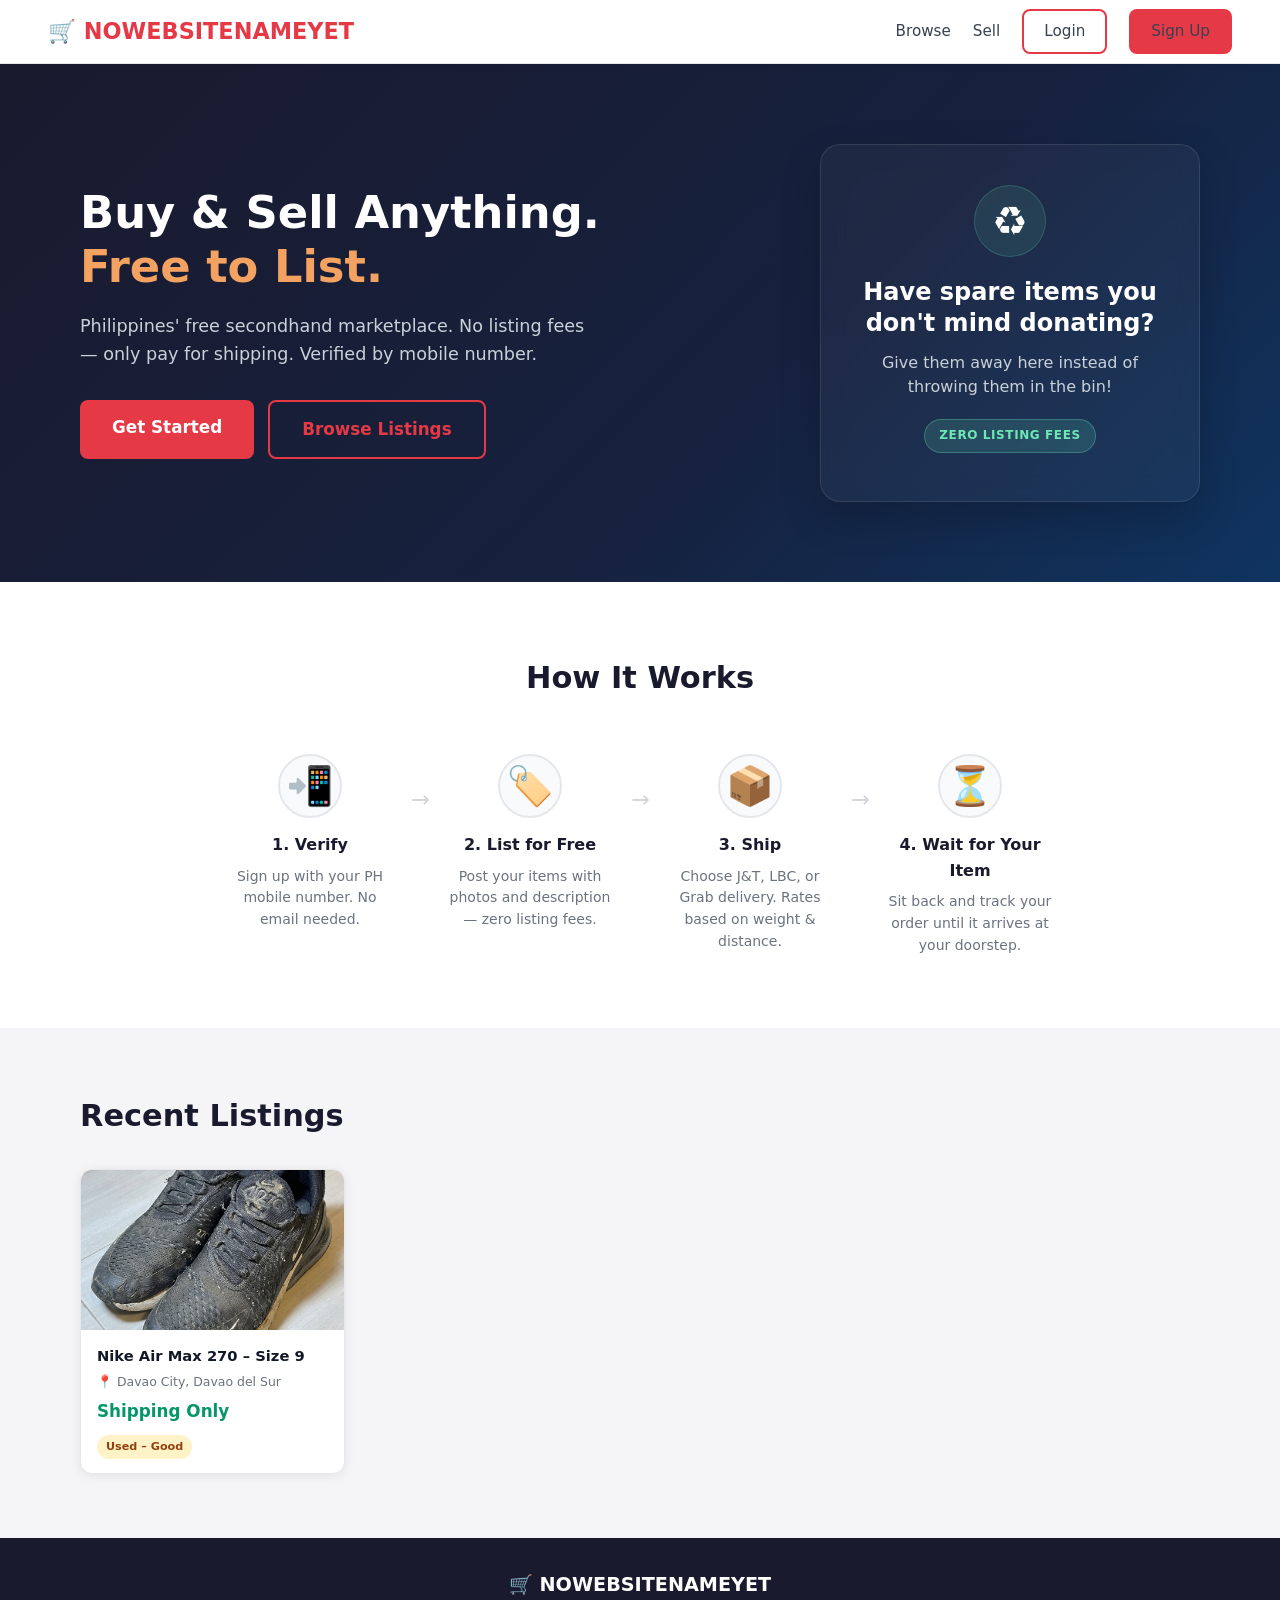
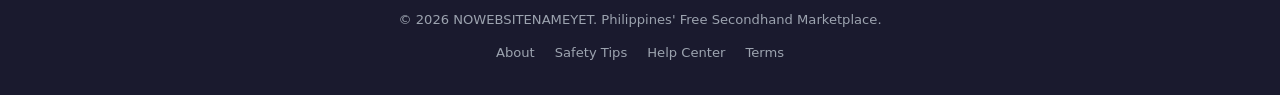
==== index.html @ e4f78602 "Final no website/service name yet" ====
<!DOCTYPE html>
<html lang="en">
<head>
<meta charset="UTF-8"/>
<meta name="viewport" content="width=device-width,initial-scale=1.0"/>
<title>NOWEBSITENAMEYET – Free Philippine Marketplace</title>
<link rel="stylesheet" href="style.css"/>
</head>
<body>

<nav class="navbar">
  <div class="nav-brand">🛒 NOWEBSITENAMEYET</div>
  <div class="nav-links">
    <a href="#">Browse</a>
    <a href="#">Sell</a>
    <a href="login.html" class="btn-outline">Login</a>
    <a href="register.html" class="btn-primary">Sign Up</a>
  </div>
</nav>

<section class="hero">
  <div class="hero-text">
    <h1>Buy & Sell Anything.<br/><span class="accent">Free to List.</span></h1>
    <p>Philippines' free secondhand marketplace. No listing fees — only pay for shipping. Verified by mobile number.</p>
    <div class="hero-cta">
      <a href="register.html" class="btn-primary btn-lg">Get Started</a>
      <a href="#featured" class="btn-outline btn-lg">Browse Listings</a>
    </div>
  </div>
  <div class="hero-image">
    <div class="donation-card">
      <div class="donation-icon">♻️</div>
      <h3>Have spare items you don't mind donating?</h3>
      <p>Give them away here instead of throwing them in the bin!</p>
      <div class="donation-badge">ZERO LISTING FEES</div>
    </div>
  </div>
</section>

<section class="how-it-works">
  <h2>How It Works</h2>
  <div class="steps">
    <div class="step">
      <div class="step-icon">📲</div>
      <h3>1. Verify</h3>
      <p>Sign up with your PH mobile number. No email needed.</p>
    </div>
    <div class="step">
      <div class="step-icon">🏷️</div>
      <h3>2. List for Free</h3>
      <p>Post your items with photos and description — zero listing fees.</p>
    </div>
    <div class="step">
      <div class="step-icon">📦</div>
      <h3>3. Ship</h3>
      <p>Choose J&T, LBC, or Grab delivery. Rates based on weight & distance.</p>
    </div>
    <div class="step">
      <div class="step-icon">⏳</div>
      <h3>4. Wait for Your Item</h3>
      <p>Sit back and track your order until it arrives at your doorstep.</p>
    </div>
  </div>
</section>

<section class="featured" id="featured">
  <h2>Recent Listings</h2>
  <div class="listings-grid">

    <a href="item.html" class="listing-card">
      <div class="listing-img shoe-img" style="padding: 0;">
        <img src="/images/shoes.jpg" alt="Nike Air Max 270" style="width: 100%; height: 100%; object-fit: cover;">
      </div>
      <div class="listing-info">
        <h4>Nike Air Max 270 – Size 9</h4>
        <p class="location">📍 Davao City, Davao del Sur</p>
        <p class="price free-price">Shipping Only</p>
        <span class="badge used">Used – Good</span>
      </div>
    </a>

  </div>
</section>

<footer class="footer">
  <div class="footer-brand">🛒 NOWEBSITENAMEYET</div>
  <p>© 2026 NOWEBSITENAMEYET. Philippines' Free Secondhand Marketplace.</p>
  <div class="footer-links">
    <a href="#">About</a>
    <a href="#">Safety Tips</a>
    <a href="#">Help Center</a>
    <a href="#">Terms</a>
  </div>
</footer>

</body>
</html>
---- style.css ----
/* ── RESET & BASE ── */
*, *::before, *::after { box-sizing: border-box; margin: 0; padding: 0; }
html { scroll-behavior: smooth; }
body {
  font-family: 'Segoe UI', system-ui, sans-serif;
  background: #f5f5f7;
  color: #1a1a2e;
  line-height: 1.6;
}
a { text-decoration: none; color: inherit; }

:root {
  --primary: #e63946;
  --primary-dark: #c1121f;
  --accent: #f4a261;
  --surface: #ffffff;
  --muted: #6b7280;
  --border: #e5e7eb;
  --radius: 12px;
  --shadow: 0 2px 12px rgba(0,0,0,0.08);
}

/* ── NAVBAR ── */
.navbar {
  display: flex;
  align-items: center;
  justify-content: space-between;
  padding: 0 48px;
  height: 64px;
  background: var(--surface);
  border-bottom: 1px solid var(--border);
  position: sticky;
  top: 0;
  z-index: 100;
  box-shadow: 0 1px 8px rgba(0,0,0,0.06);
}
.nav-brand { font-size: 1.4rem; font-weight: 800; color: var(--primary); }
.nav-links { display: flex; align-items: center; gap: 22px; }
.nav-links a { font-weight: 500; color: #374151; font-size: 0.95rem; }
.nav-links a:hover { color: var(--primary); }

/* ── BUTTONS ── */
.btn-primary {
  background: var(--primary);
  color: #fff;
  border: none;
  padding: 10px 22px;
  border-radius: 8px;
  font-weight: 600;
  cursor: pointer;
  font-size: 0.95rem;
  transition: background 0.2s;
  display: inline-block;
}
.btn-primary:hover { background: var(--primary-dark); }
.btn-outline {
  background: transparent;
  color: var(--primary);
  border: 2px solid var(--primary);
  padding: 8px 20px;
  border-radius: 8px;
  font-weight: 600;
  cursor: pointer;
  font-size: 0.95rem;
  transition: all 0.2s;
  display: inline-block;
}
.btn-outline:hover { background: var(--primary); color: #fff; }
.btn-lg { padding: 14px 32px; font-size: 1.05rem; }
.btn-block { width: 100%; display: block; text-align: center; padding: 14px; font-size: 1rem; border-radius: 8px; }

/* ── HERO ── */
.hero {
  display: flex;
  align-items: center;
  justify-content: space-between;
  padding: 80px 80px;
  background: linear-gradient(135deg, #1a1a2e 0%, #16213e 60%, #0f3460 100%);
  color: #fff;
  gap: 60px;
  min-height: 480px;
}
.hero-text { flex: 1; max-width: 520px; }
.hero-text h1 { font-size: 2.8rem; font-weight: 900; line-height: 1.2; margin-bottom: 18px; }
.accent { color: var(--accent); }
.hero-text p { font-size: 1.1rem; color: #c9d1d9; margin-bottom: 32px; }
.hero-cta { display: flex; gap: 14px; flex-wrap: wrap; }
.hero-image { flex: 1; max-width: 380px; }
.hero-card-grid { display: grid; grid-template-columns: 1fr 1fr; gap: 14px; }
.mock-card {
  background: rgba(255,255,255,0.08);
  border: 1px solid rgba(255,255,255,0.14);
  border-radius: var(--radius);
  padding: 18px 14px;
  text-align: center;
  font-size: 1.8rem;
  backdrop-filter: blur(8px);
  color: #fff;
  line-height: 1.9;
}
.mock-card strong { font-size: 0.78rem; display: block; color: #6ee7b7; letter-spacing: 0.02em; }

/* ── HOW IT WORKS ── */
.how-it-works {
  padding: 72px 80px;
  background: var(--surface);
  text-align: center;
}
.how-it-works h2 { font-size: 1.9rem; font-weight: 800; margin-bottom: 52px; color: #1a1a2e; }
.steps { display: flex; justify-content: center; gap: 0; flex-wrap: wrap; }
.step {
  max-width: 220px;
  padding: 0 28px;
  position: relative;
}
.step:not(:last-child)::after {
  content: '→';
  position: absolute;
  right: -10px;
  top: 28px;
  font-size: 1.4rem;
  color: #d1d5db;
}
.step-icon {
  font-size: 2.4rem;
  margin-bottom: 14px;
  background: #f9fafb;
  width: 64px;
  height: 64px;
  border-radius: 50%;
  display: flex;
  align-items: center;
  justify-content: center;
  margin: 0 auto 14px;
  border: 2px solid var(--border);
}
.step h3 { font-size: 1rem; font-weight: 700; margin-bottom: 8px; color: #1a1a2e; }
.step p { font-size: 0.875rem; color: var(--muted); line-height: 1.55; }

/* ── FEATURED ── */
.featured {
  padding: 64px 80px;
  background: #f5f5f7;
}
.featured h2 { font-size: 1.9rem; font-weight: 800; margin-bottom: 28px; }
.listings-grid {
  display: grid;
  grid-template-columns: repeat(auto-fill, minmax(220px, 1fr));
  gap: 20px;
}
.listing-card {
  background: var(--surface);
  border-radius: var(--radius);
  overflow: hidden;
  box-shadow: var(--shadow);
  transition: transform 0.2s, box-shadow 0.2s;
  display: block;
  border: 1px solid var(--border);
}
.listing-card:hover { transform: translateY(-4px); box-shadow: 0 8px 24px rgba(0,0,0,0.12); }
.listing-img {
  background: linear-gradient(135deg, #f3f4f6, #e5e7eb);
  height: 160px;
  display: flex;
  align-items: center;
  justify-content: center;
  font-size: 3.5rem;
}
.shoe-img { padding: 16px; }
.listing-info { padding: 14px 16px; }
.listing-info h4 { font-size: 0.92rem; font-weight: 700; margin-bottom: 4px; color: #111827; }
.location { font-size: 0.78rem; color: var(--muted); margin-bottom: 6px; }
.price { font-size: 1.05rem; font-weight: 800; color: var(--primary); margin-bottom: 8px; }
.free-price { color: #059669 !important; }
.free-tag { color: #059669; font-weight: 700; }

.badge {
  display: inline-block;
  font-size: 0.7rem;
  font-weight: 600;
  padding: 3px 9px;
  border-radius: 999px;
  background: #dcfce7;
  color: #166534;
}
.badge.used {
  background: #fef3c7;
  color: #92400e;
}

/* ── BREADCRUMB ── */
.breadcrumb {
  padding: 12px 48px;
  font-size: 0.83rem;
  color: var(--muted);
  background: var(--surface);
  border-bottom: 1px solid var(--border);
}
.breadcrumb a { color: var(--primary); }

/* ── ITEM LAYOUT ── */
.item-layout {
  display: flex;
  gap: 32px;
  padding: 32px 80px;
  max-width: 1200px;
  margin: 0 auto;
  align-items: flex-start;
}
.item-left { flex: 1.3; }
.item-right { flex: 0.7; position: sticky; top: 80px; }

.item-main-img {
  background: linear-gradient(135deg, #f3f4f6, #e5e7eb);
  height: 320px;
  border-radius: var(--radius);
  display: flex;
  align-items: center;
  justify-content: center;
  margin-bottom: 14px;
  border: 1px solid var(--border);
}
.item-thumbnails { display: flex; gap: 10px; margin-bottom: 28px; }
.thumb {
  width: 70px; height: 70px;
  background: #f3f4f6;
  border-radius: 8px;
  display: flex; align-items: center; justify-content: center;
  font-size: 1.8rem;
  cursor: pointer;
  border: 2px solid transparent;
}
.thumb.active { border-color: var(--primary); background: #fff5f5; }

.item-description {
  background: var(--surface);
  border-radius: var(--radius);
  padding: 24px;
  margin-bottom: 20px;
  box-shadow: var(--shadow);
  border: 1px solid var(--border);
}
.item-description h2 { font-size: 1.05rem; font-weight: 700; margin-bottom: 10px; }
.item-description p { color: #4b5563; margin-bottom: 14px; font-size: 0.9rem; }
.item-description ul { padding-left: 18px; }
.item-description ul li { font-size: 0.875rem; color: #4b5563; margin-bottom: 5px; }

.seller-card {
  background: var(--surface);
  border-radius: var(--radius);
  padding: 18px 22px;
  display: flex;
  align-items: center;
  gap: 14px;
  box-shadow: var(--shadow);
  border: 1px solid var(--border);
}
.seller-avatar { font-size: 2rem; background: #f3f4f6; border-radius: 50%; width: 52px; height: 52px; display: flex; align-items: center; justify-content: center; flex-shrink: 0; }
.seller-info { flex: 1; }
.seller-info strong { font-size: 0.95rem; }
.seller-info p { font-size: 0.8rem; color: var(--muted); }

/* ── PURCHASE PANEL ── */
.purchase-panel {
  background: var(--surface);
  border-radius: var(--radius);
  padding: 26px;
  box-shadow: var(--shadow);
  border: 1px solid var(--border);
}
.item-title { font-size: 1.3rem; font-weight: 800; margin-bottom: 8px; line-height: 1.3; }
.item-condition { margin-bottom: 12px; font-size: 0.83rem; color: var(--muted); }
.item-location { font-size: 0.88rem; color: var(--muted); margin-bottom: 4px; }

.free-listing-banner {
  background: #ecfdf5;
  border: 1.5px solid #6ee7b7;
  color: #065f46;
  border-radius: 8px;
  padding: 12px 16px;
  font-size: 0.9rem;
  margin: 12px 0 14px;
  text-align: center;
}

hr { border: none; border-top: 1px solid var(--border); margin: 18px 0; }
.purchase-panel h3 { font-size: 0.95rem; font-weight: 700; margin-bottom: 6px; }
.sub-label { font-size: 0.78rem; color: var(--muted); margin-bottom: 10px; }

/* ── SHIPPING OPTIONS ── */
.shipping-options { display: flex; flex-direction: column; gap: 9px; margin-bottom: 18px; }
.ship-option input[type=radio] { display: none; }
.ship-card {
  display: flex;
  align-items: center;
  gap: 12px;
  padding: 12px 14px;
  border: 2px solid var(--border);
  border-radius: 10px;
  cursor: pointer;
  transition: border-color 0.15s, background 0.15s;
}
.ship-option input:checked + .ship-card { border-color: var(--primary); background: #fff5f5; }
.ship-logo {
  width: 40px; height: 40px;
  border-radius: 7px;
  display: flex; align-items: center; justify-content: center;
  font-weight: 900; font-size: 0.72rem; color: #fff;
  flex-shrink: 0;
  letter-spacing: -0.5px;
}
.jnt { background: #e63946; }
.lbc { background: #1d3557; }
.grab { background: #00b14f; }
.ship-details { flex: 1; }
.ship-details strong { display: block; font-size: 0.88rem; }
.ship-details span { font-size: 0.76rem; color: var(--muted); }
.ship-price { font-weight: 700; font-size: 0.95rem; color: #1a1a2e; }

/* ── INPUTS ── */
.text-input {
  width: 100%;
  padding: 10px 13px;
  border: 1.5px solid var(--border);
  border-radius: 8px;
  font-size: 0.9rem;
  margin-bottom: 9px;
  outline: none;
  transition: border-color 0.15s;
  font-family: inherit;
  color: #1a1a2e;
}
.text-input:focus { border-color: var(--primary); }
.input-row { display: flex; gap: 9px; }
.input-row .text-input { flex: 1; }

/* ── ORDER SUMMARY ── */
.order-summary { margin: 14px 0; }
.summary-row {
  display: flex; justify-content: space-between;
  font-size: 0.9rem; padding: 6px 0; color: #4b5563;
}
.summary-row.total {
  font-weight: 800; font-size: 1.05rem; color: #1a1a2e;
  border-top: 1px solid var(--border); padding-top: 10px; margin-top: 4px;
}

/* ── CHECKOUT ── */
.checkout-container {
  display: flex;
  gap: 32px;
  padding: 40px 80px;
  max-width: 1000px;
  margin: 0 auto;
  align-items: flex-start;
}
.checkout-left { flex: 1.1; }
.checkout-right {
  flex: 0.9;
  position: sticky;
  top: 80px;
  background: var(--surface);
  border-radius: var(--radius);
  padding: 26px;
  box-shadow: var(--shadow);
  border: 1px solid var(--border);
}
.checkout-left h2, .checkout-right h2 { font-size: 1.25rem; font-weight: 800; margin-bottom: 6px; }
.checkout-note { font-size: 0.85rem; color: #059669; font-weight: 600; margin-bottom: 18px; }

.payment-tabs {
  display: flex;
  margin-bottom: 18px;
  border: 1.5px solid var(--border);
  border-radius: 8px;
  overflow: hidden;
}
.pay-tab {
  flex: 1; padding: 10px 8px;
  background: #fff;
  border: none;
  font-weight: 600; font-size: 0.88rem;
  cursor: pointer; color: var(--muted);
  border-right: 1.5px solid var(--border);
  transition: all 0.15s;
}
.pay-tab:last-child { border-right: none; }
.pay-tab.active { background: var(--primary); color: #fff; }

.pay-panel { display: none; }
.pay-panel.active { display: block; }

.ewallet-options { display: flex; flex-direction: column; gap: 9px; margin-bottom: 14px; }
.ewallet-opt input[type=radio] { display: none; }
.ewallet-card {
  display: flex; align-items: center; gap: 12px;
  padding: 12px 14px;
  border: 2px solid var(--border);
  border-radius: 10px;
  cursor: pointer;
}
.ewallet-opt input:checked + .ewallet-card { border-color: var(--primary); background: #fff5f5; }
.ewallet-logo {
  width: 42px; height: 42px;
  border-radius: 9px;
  display: flex; align-items: center; justify-content: center;
  font-weight: 900; font-size: 1.2rem; color: #fff;
  flex-shrink: 0;
}
.gcash { background: #007dfe; }
.maya { background: #52c41a; }
.ewallet-card p { font-size: 0.8rem; color: var(--muted); margin: 0; }
.ewallet-card strong { font-size: 0.9rem; }

.hint { font-size: 0.8rem; color: var(--muted); margin-top: 6px; }

.checkout-item-row { display: flex; gap: 14px; align-items: flex-start; margin-bottom: 14px; }
.checkout-item-img {
  font-size: 2rem; background: #f3f4f6; border-radius: 8px;
  width: 64px; height: 64px;
  display: flex; align-items: center; justify-content: center;
  flex-shrink: 0;
}
.checkout-item-info strong { font-size: 0.9rem; }
.checkout-item-info p { font-size: 0.8rem; color: var(--muted); margin-top: 2px; }
.checkout-delivery h3 { font-size: 0.9rem; font-weight: 700; margin-bottom: 7px; }
.checkout-delivery p { font-size: 0.83rem; color: #374151; margin-bottom: 4px; }

.secure-note {
  background: #f0fdf4; border: 1px solid #bbf7d0;
  color: #166534; border-radius: 8px;
  padding: 11px 14px; font-size: 0.8rem; margin: 14px 0;
}
.pay-btn { font-size: 1rem; font-weight: 800; padding: 15px; }

/* ── AUTH ── */
.auth-body {
  min-height: 100vh;
  display: flex; align-items: center; justify-content: center;
  background: linear-gradient(135deg, #1a1a2e, #0f3460);
}
.auth-card {
  background: var(--surface);
  border-radius: 16px;
  padding: 40px;
  width: 100%; max-width: 420px;
  box-shadow: 0 24px 64px rgba(0,0,0,0.25);
}
.auth-brand { font-size: 1.5rem; font-weight: 900; color: var(--primary); display: block; margin-bottom: 22px; }
.auth-card h2 { font-size: 1.5rem; font-weight: 800; margin-bottom: 6px; }
.auth-sub { color: var(--muted); font-size: 0.88rem; margin-bottom: 22px; }
.auth-options { display: flex; justify-content: space-between; align-items: center; margin: 4px 0 14px; font-size: 0.86rem; }
.auth-options a { color: var(--primary); font-weight: 600; }
.auth-switch { margin-top: 18px; font-size: 0.88rem; text-align: center; color: var(--muted); }
.auth-switch a { color: var(--primary); font-weight: 600; }

.phone-input-group {
  display: flex; align-items: stretch; gap: 0; margin-bottom: 9px;
  border: 1.5px solid var(--border); border-radius: 8px; overflow: hidden;
}
.country-code {
  background: #f3f4f6; padding: 10px 13px;
  font-size: 0.9rem; font-weight: 600; white-space: nowrap;
  border-right: 1.5px solid var(--border);
}
.phone-field { border: none !important; border-radius: 0 !important; margin-bottom: 0 !important; flex: 1; }
.phone-field:focus { outline: none; }

.otp-row { display: flex; gap: 9px; align-items: flex-start; }
.otp-row .text-input { flex: 1; }
.otp-btn { white-space: nowrap; padding: 10px 14px; }

.checkbox-row { display: flex; align-items: center; gap: 8px; font-size: 0.86rem; cursor: pointer; }
.checkbox-row a { color: var(--primary); }

/* ── FOOTER ── */
.footer {
  background: #1a1a2e;
  color: #9ca3af;
  text-align: center;
  padding: 32px 40px;
}
.footer-brand { font-size: 1.2rem; font-weight: 800; color: #fff; margin-bottom: 8px; }
.footer p { font-size: 0.82rem; margin-bottom: 12px; }
.footer-links { display: flex; justify-content: center; gap: 20px; flex-wrap: wrap; }
.footer-links a { font-size: 0.82rem; color: #9ca3af; }
.footer-links a:hover { color: #fff; }

/* ── DONATION HERO CARD ── */
.donation-card {
  background: rgba(255, 255, 255, 0.04);
  border: 1px solid rgba(255, 255, 255, 0.1);
  border-radius: 20px;
  padding: 40px 32px;
  text-align: center;
  backdrop-filter: blur(12px);
  -webkit-backdrop-filter: blur(12px);
  box-shadow: 0 16px 40px rgba(0, 0, 0, 0.2);
  display: flex;
  flex-direction: column;
  align-items: center;
  gap: 12px;
  max-width: 400px;
  margin: 0 auto;
}

.donation-icon {
  font-size: 2.5rem;
  background: rgba(110, 231, 183, 0.1); /* Subtle green tint */
  width: 72px;
  height: 72px;
  display: flex;
  align-items: center;
  justify-content: center;
  border-radius: 50%;
  border: 1px solid rgba(110, 231, 183, 0.2);
  margin-bottom: 8px;
}

.donation-card h3 {
  font-size: 1.5rem;
  font-weight: 800;
  color: #ffffff;
  line-height: 1.3;
  margin: 0;
}

.donation-card p {
  font-size: 1rem;
  color: #c9d1d9;
  line-height: 1.5;
  margin: 0;
}

.donation-badge {
  display: inline-block;
  font-size: 0.75rem;
  font-weight: 800;
  color: #6ee7b7;
  background: rgba(110, 231, 183, 0.15);
  padding: 6px 14px;
  border-radius: 999px;
  letter-spacing: 0.05em;
  margin: 8px 0;
  border: 1px solid rgba(110, 231, 183, 0.3);
}
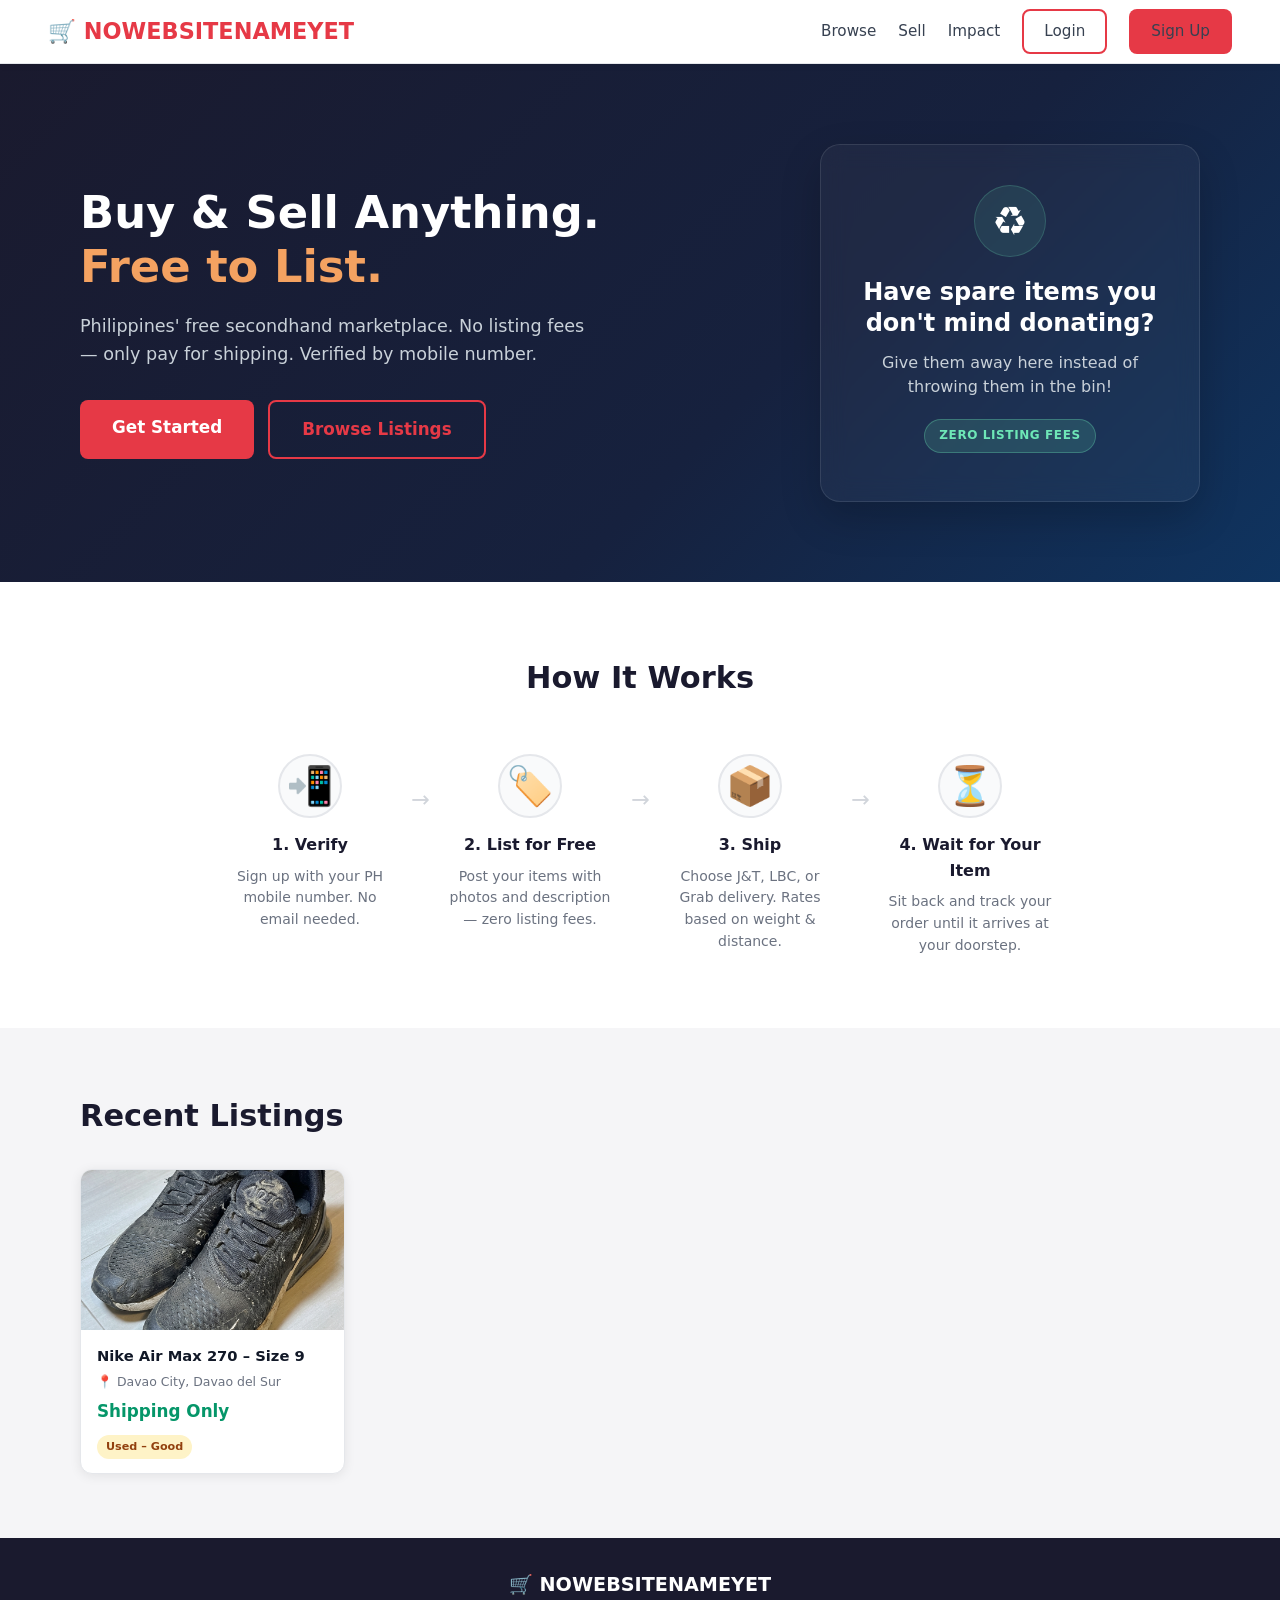
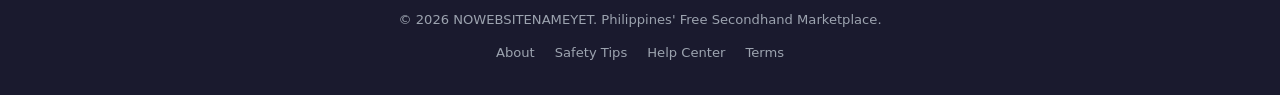
==== commit a50c01b0: "added leaderboards" ====
--- a/index.html
+++ b/index.html
@@ -13,6 +13,7 @@
   <div class="nav-links">
     <a href="#">Browse</a>
     <a href="#">Sell</a>
+    <a href="leaderboard.html">Impact</a>
     <a href="login.html" class="btn-outline">Login</a>
     <a href="register.html" class="btn-primary">Sign Up</a>
   </div>
@@ -69,7 +70,7 @@
 
     <a href="item.html" class="listing-card">
       <div class="listing-img shoe-img" style="padding: 0;">
-        <img src="/images/shoes.jpg" alt="Nike Air Max 270" style="width: 100%; height: 100%; object-fit: cover;">
+        <img src="images/shoes.jpg" alt="Nike Air Max 270" style="width: 100%; height: 100%; object-fit: cover;">
       </div>
       <div class="listing-info">
         <h4>Nike Air Max 270 – Size 9</h4>
--- a/style.css
+++ b/style.css
@@ -506,7 +506,7 @@
 
 .donation-icon {
   font-size: 2.5rem;
-  background: rgba(110, 231, 183, 0.1); /* Subtle green tint */
+  background: rgba(110, 231, 183, 0.1);
   width: 72px;
   height: 72px;
   display: flex;
@@ -543,4 +543,80 @@
   letter-spacing: 0.05em;
   margin: 8px 0;
   border: 1px solid rgba(110, 231, 183, 0.3);
+}
+
+/* ── LEADERBOARD & IMPACT ── */
+.impact-header { text-align: center; padding: 60px 20px; background: #1a1a2e; color: #fff; }
+.impact-header h1 { font-size: 2.5rem; margin-bottom: 10px; }
+.impact-header p { color: #c9d1d9; max-width: 600px; margin: 0 auto; }
+
+.sdg-badge { 
+  background: #eab308; 
+  color: #fff; 
+  display: inline-block; 
+  padding: 6px 14px; 
+  border-radius: 20px; 
+  font-size: 0.8rem; 
+  font-weight: 800; 
+  margin-bottom: 15px; 
+  text-transform: uppercase;
+  letter-spacing: 0.5px;
+}
+
+.stats-grid { 
+  display: grid; 
+  grid-template-columns: repeat(auto-fit, minmax(250px, 1fr)); 
+  gap: 20px; 
+  max-width: 1000px; 
+  margin: -30px auto 40px; 
+  padding: 0 20px; 
+  position: relative; 
+  z-index: 10; 
+}
+
+.stat-box { 
+  background: var(--surface); 
+  padding: 24px; 
+  border-radius: var(--radius); 
+  box-shadow: 0 10px 25px rgba(0,0,0,0.08); 
+  text-align: center; 
+  border: 1px solid var(--border); 
+}
+
+.stat-num { font-size: 2.5rem; font-weight: 900; color: var(--primary); line-height: 1; margin-bottom: 8px; }
+.stat-label { font-size: 0.9rem; color: var(--muted); font-weight: 600; text-transform: uppercase; letter-spacing: 1px; }
+
+.leaderboard-layout { display: flex; gap: 32px; max-width: 1200px; margin: 0 auto; padding: 0 40px 60px; flex-wrap: wrap; }
+.leaderboard-col { flex: 1; min-width: 300px; background: var(--surface); padding: 30px; border-radius: var(--radius); box-shadow: var(--shadow); border: 1px solid var(--border); }
+.leaderboard-col h2 { font-size: 1.3rem; margin-bottom: 20px; padding-bottom: 10px; border-bottom: 2px solid var(--border); display: flex; justify-content: space-between; align-items: center; }
+.leaderboard-col h2 span { font-size: 0.8rem; font-weight: 600; color: var(--muted); background: #f3f4f6; padding: 4px 10px; border-radius: 12px; }
+
+.rank-list { list-style: none; }
+.rank-item { display: flex; align-items: center; padding: 15px 0; border-bottom: 1px solid var(--border); gap: 15px; }
+.rank-item:last-child { border-bottom: none; }
+.rank-num { font-size: 1.2rem; font-weight: 800; color: #d1d5db; width: 30px; text-align: center; }
+.rank-1 .rank-num { color: #fbbf24; font-size: 1.5rem; }
+.rank-2 .rank-num { color: #9ca3af; font-size: 1.4rem; }
+.rank-3 .rank-num { color: #b45309; font-size: 1.3rem; }
+
+.rank-info { flex: 1; }
+.rank-info strong { display: block; font-size: 1rem; color: #1a1a2e; }
+.rank-info span { font-size: 0.8rem; color: var(--muted); }
+.rank-score { font-weight: 700; color: var(--primary); font-size: 1.1rem; }
+
+.category-bar-wrapper { margin-bottom: 18px; }
+.cat-info { display: flex; justify-content: space-between; font-size: 0.9rem; margin-bottom: 6px; font-weight: 600; color: #374151;}
+.bar-bg { background: #f3f4f6; height: 12px; border-radius: 6px; overflow: hidden; }
+.bar-fill { background: var(--primary); height: 100%; border-radius: 6px; transition: width 1s ease-in-out; }
+
+/* ── STICKY FOOTER FIX FOR LEADERBOARD ── */
+.leaderboard-body {
+  display: flex;
+  flex-direction: column;
+  min-height: 100vh;
+}
+
+.leaderboard-body .leaderboard-layout {
+  flex: 1;
+  width: 100%;
 }
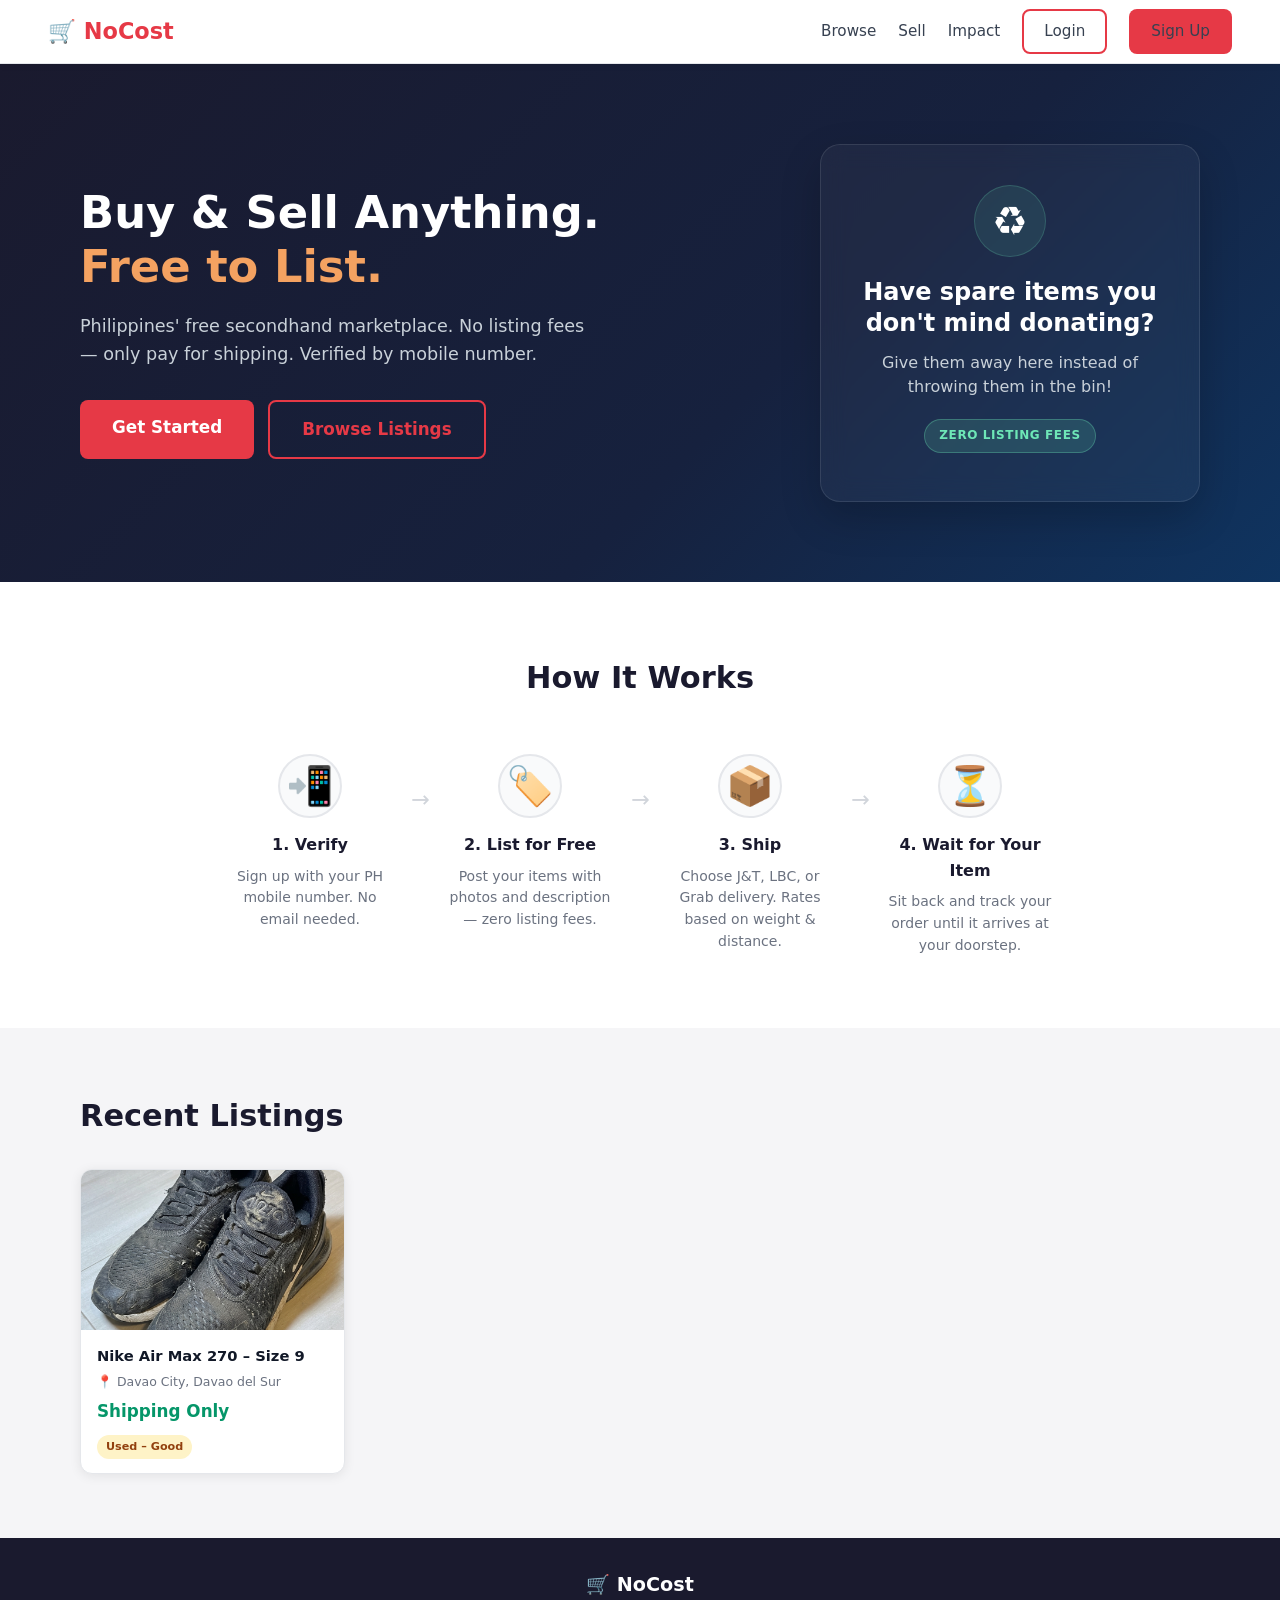
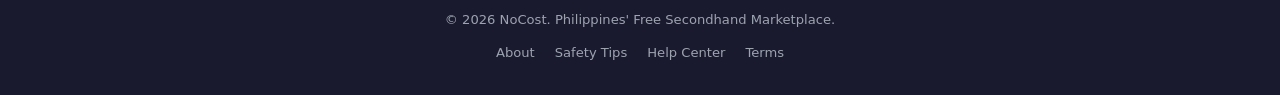
==== commit 71581d94: "added name" ====
--- a/index.html
+++ b/index.html
@@ -3,13 +3,13 @@
 <head>
 <meta charset="UTF-8"/>
 <meta name="viewport" content="width=device-width,initial-scale=1.0"/>
-<title>NOWEBSITENAMEYET – Free Philippine Marketplace</title>
+<title>NoCost – Free Philippine Marketplace</title>
 <link rel="stylesheet" href="style.css"/>
 </head>
 <body>
 
 <nav class="navbar">
-  <div class="nav-brand">🛒 NOWEBSITENAMEYET</div>
+  <div class="nav-brand">🛒 NoCost</div>
   <div class="nav-links">
     <a href="#">Browse</a>
     <a href="#">Sell</a>
@@ -84,8 +84,8 @@
 </section>
 
 <footer class="footer">
-  <div class="footer-brand">🛒 NOWEBSITENAMEYET</div>
-  <p>© 2026 NOWEBSITENAMEYET. Philippines' Free Secondhand Marketplace.</p>
+  <div class="footer-brand">🛒 NoCost</div>
+  <p>© 2026 NoCost. Philippines' Free Secondhand Marketplace.</p>
   <div class="footer-links">
     <a href="#">About</a>
     <a href="#">Safety Tips</a>
--- a/style.css
+++ b/style.css
@@ -310,7 +310,7 @@
   letter-spacing: -0.5px;
 }
 .jnt { background: #e63946; }
-.lbc { background: #1d3557; }
+.lbc { background: #e63946; }
 .grab { background: #00b14f; }
 .ship-details { flex: 1; }
 .ship-details strong { display: block; font-size: 0.88rem; }
